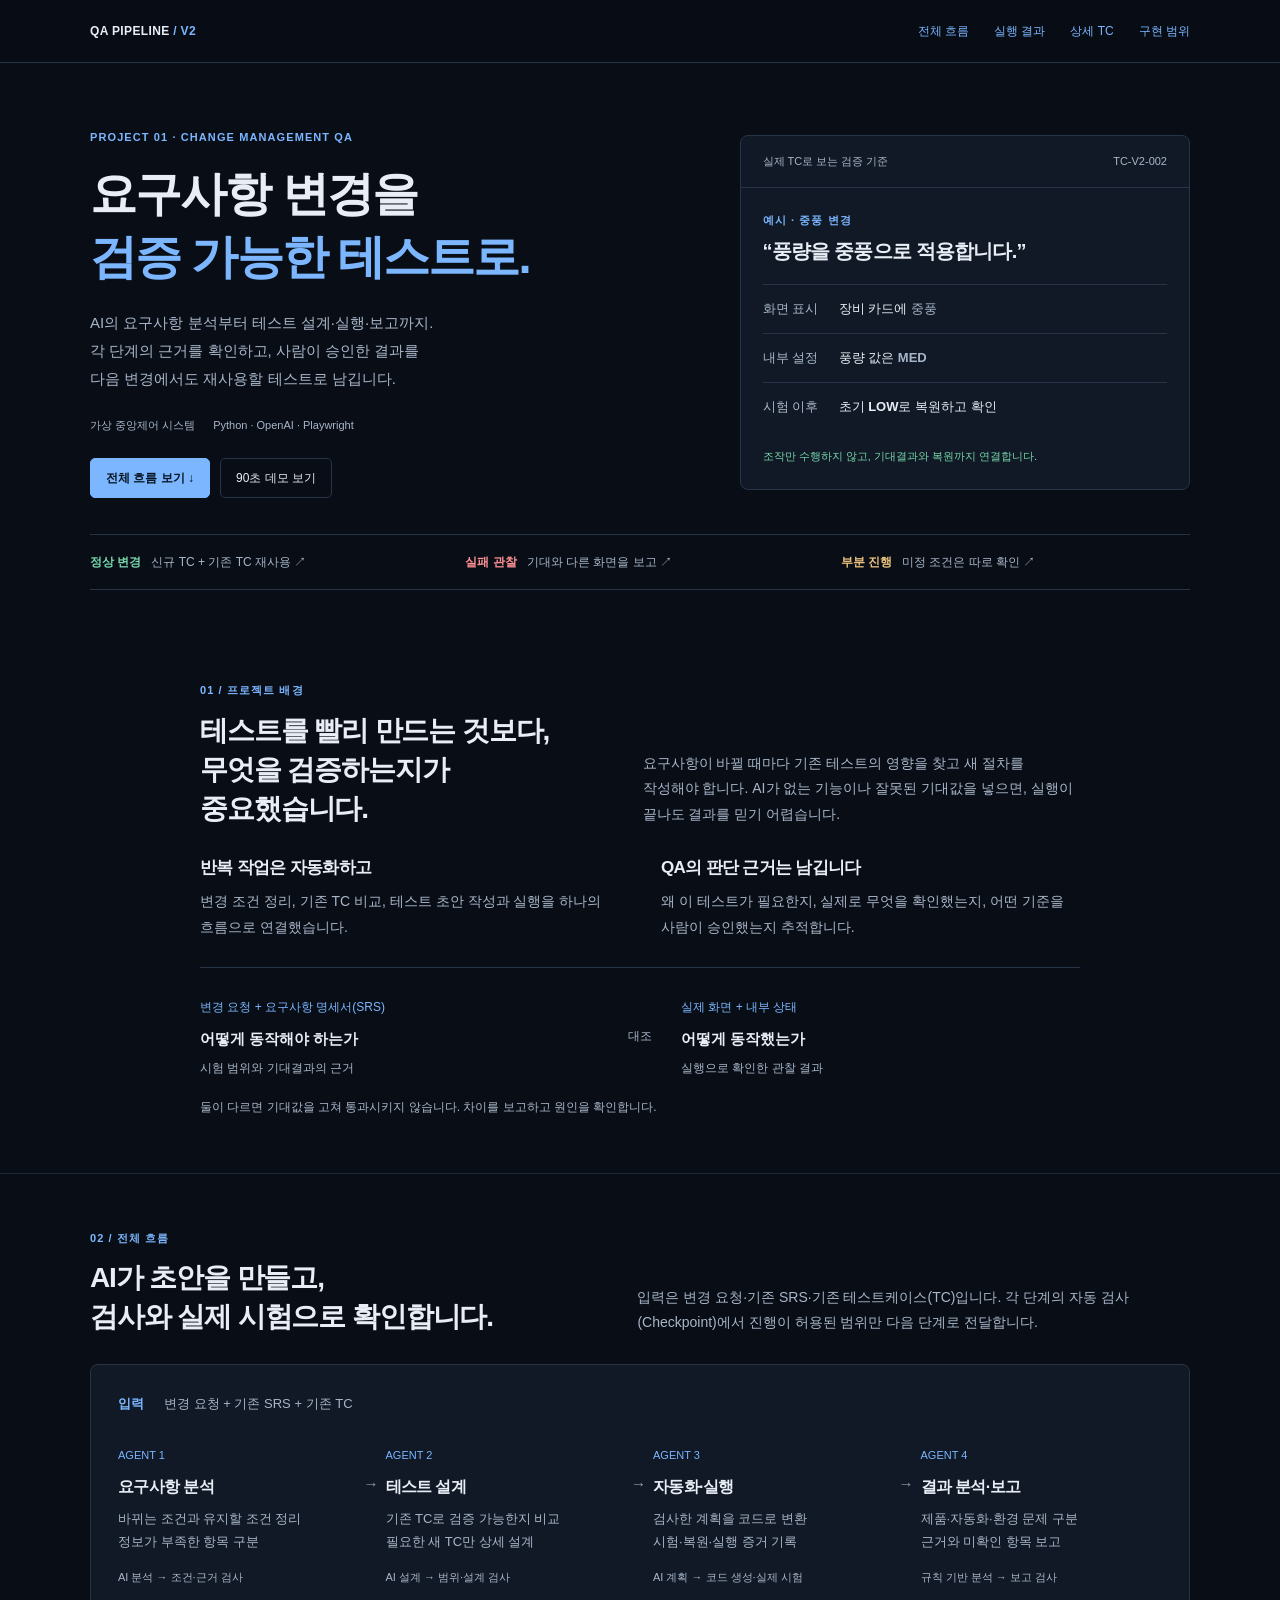
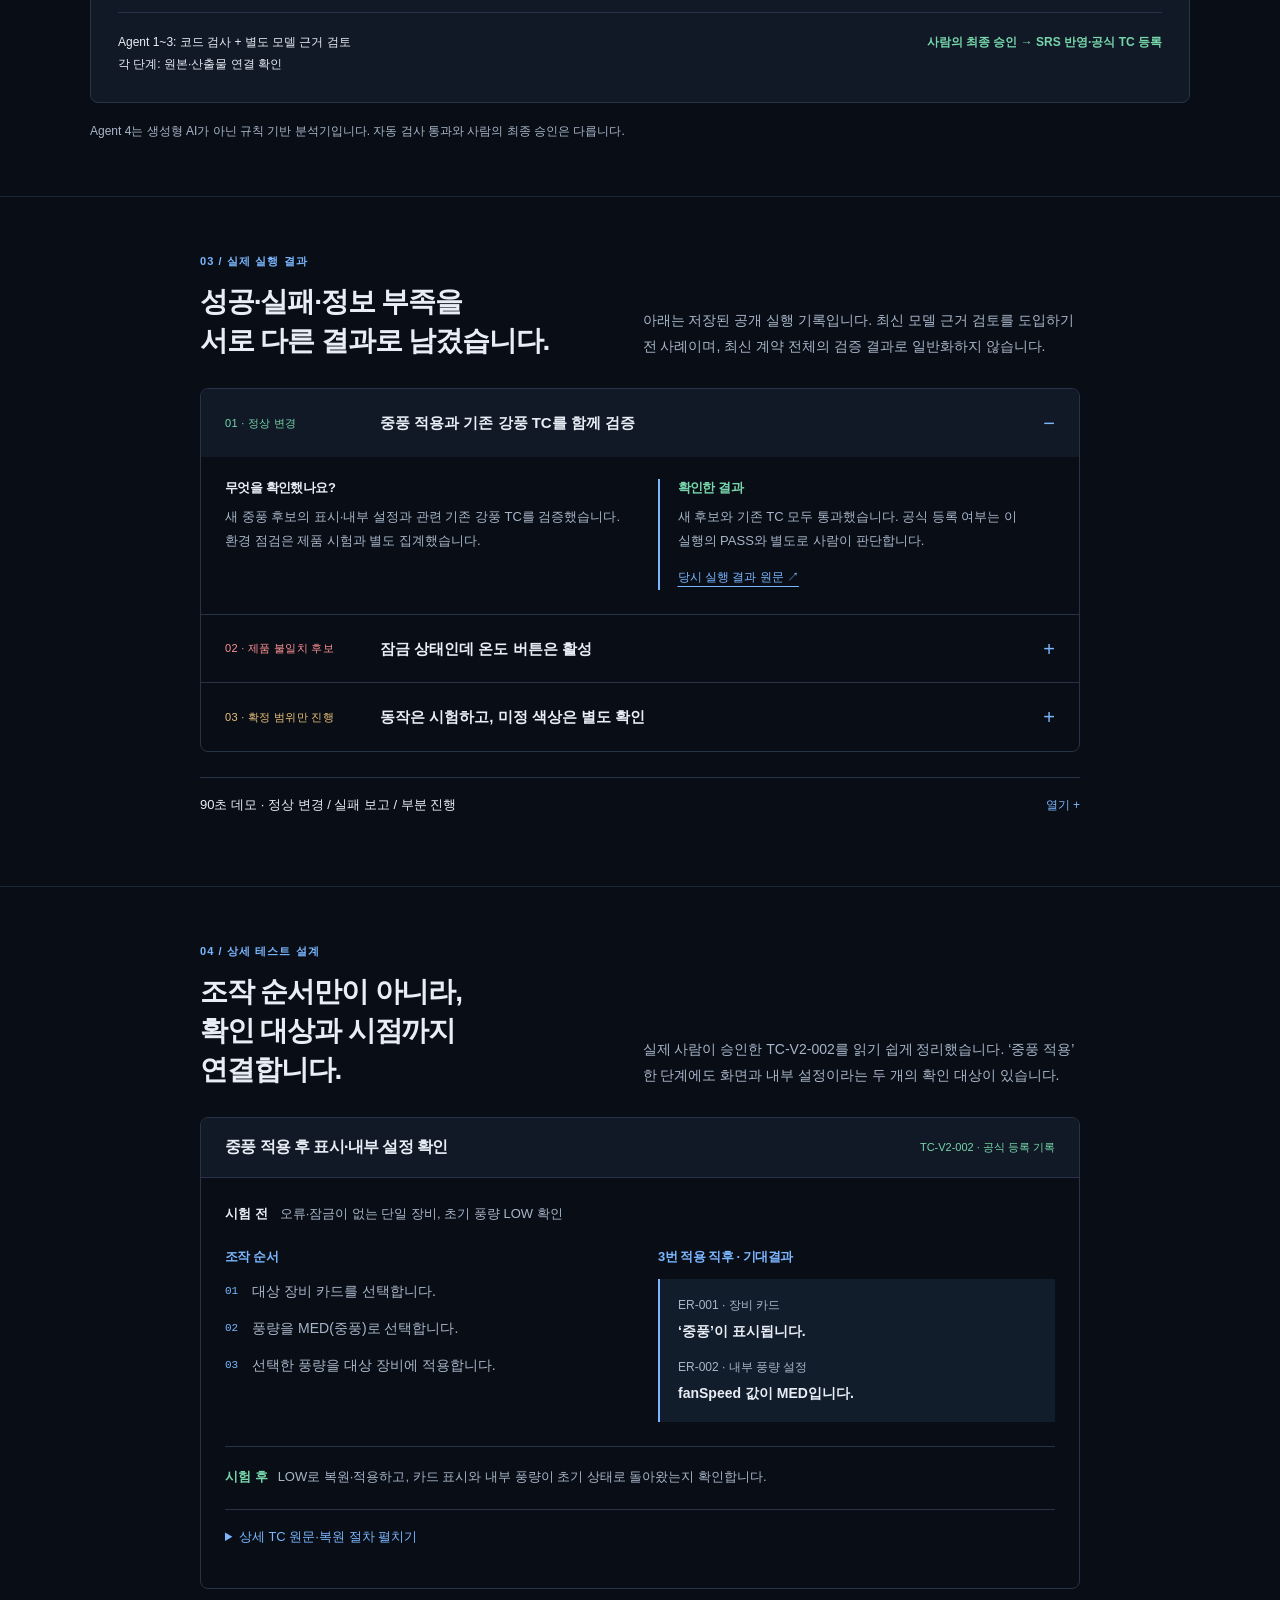
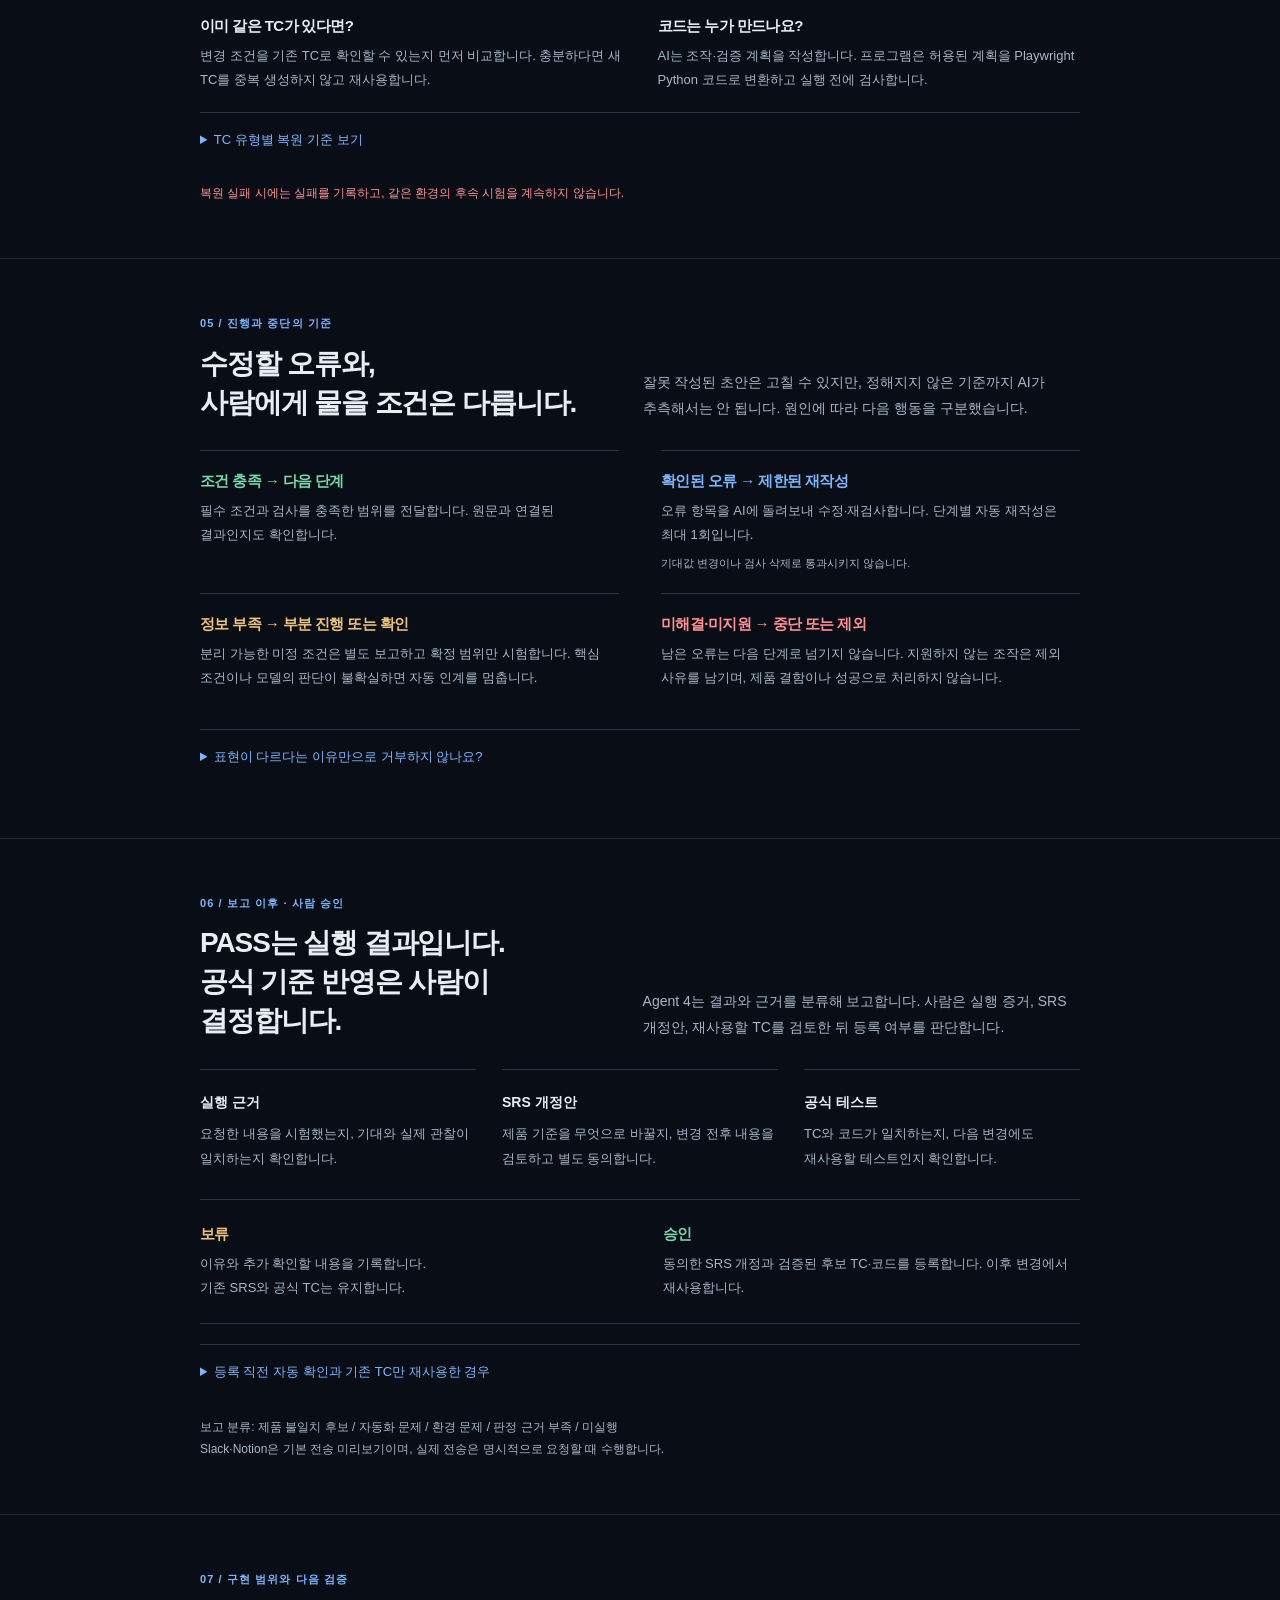
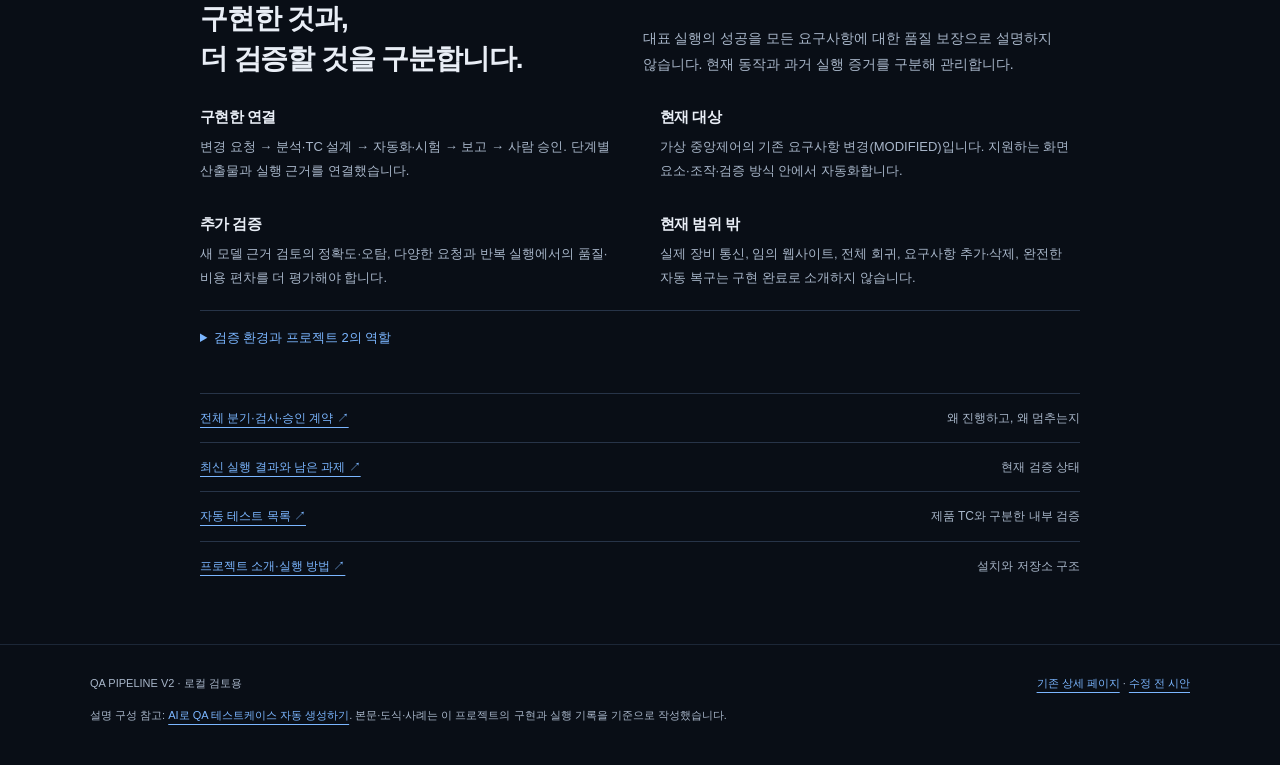
==== project-story.html @ 17e565e3 "외부 검토 반례 보완과 인계·검토서 정합성 및 포폴 시안 정리" ====
<!doctype html>
<html lang="ko">
<head>
<meta charset="utf-8">
<meta name="viewport" content="width=device-width, initial-scale=1">
<meta name="description" content="변경 요청을 분석하고 기존 TC 재사용·새 TC 설계·실제 시험·사람 승인까지 연결한 가상 중앙제어 QA 파이프라인.">
<meta name="color-scheme" content="dark">
<title>요구사항 변경을 검증 가능한 테스트로 · QA Pipeline V2</title>
<style>
:root{--bg:#090e16;--surface:#101925;--line:#273448;--text:#e9eef6;--muted:#a8b6c9;--blue:#7bb6ff;--green:#78d6ac;--red:#ff9195;--amber:#ebc17c;--radius:8px}
*{box-sizing:border-box}html{scroll-behavior:smooth;scroll-padding-top:86px}
body{margin:0;background:var(--bg);color:var(--text);font:15px/1.85 Pretendard,"Noto Sans KR","Malgun Gothic",sans-serif;word-break:keep-all}
h1,h2,h3,p,figure{margin:0}h1,h2,h3{letter-spacing:-.04em;line-height:1.4}h1{font-size:clamp(32px,3.7vw,48px);line-height:1.33}h2{font-size:clamp(23px,2.7vw,28px)}h3{font-size:17px}p{color:var(--muted)}a{color:var(--blue);text-underline-offset:5px}strong{color:var(--text)}button{font:inherit}small{font-size:12px}
a:focus-visible,summary:focus-visible,button:focus-visible{outline:2px solid var(--blue);outline-offset:5px}::selection{background:#254974;color:#fff}
.wide{width:min(1100px,calc(100% - 48px));margin:auto}.reading{width:min(880px,calc(100% - 48px));margin:auto}
.skip{position:fixed;top:-100px;z-index:50;background:var(--surface);padding:12px}.skip:focus{top:0}
header{position:sticky;top:0;z-index:20;background:#090e16f5;border-bottom:1px solid var(--line)}
nav{height:62px;display:flex;align-items:center;justify-content:space-between;gap:20px}nav a{text-decoration:none;font-size:12px}.brand{color:var(--text);font-weight:750;letter-spacing:.03em}.navlinks{display:flex;gap:25px}
.blue{color:var(--blue)}.green{color:var(--green)}.red{color:var(--red)}.amber{color:var(--amber)}
.eyebrow{display:block;font-size:11px;letter-spacing:.1em;font-weight:700;color:var(--blue)}
.hero{padding:64px 0 36px}.hero-grid{display:grid;grid-template-columns:1.3fr 1fr;align-items:center;gap:64px}
.hero h1{margin:16px 0 20px}.hero h1 span{color:var(--blue)}.intro{max-width:580px;font-size:15px}
.meta{display:flex;flex-wrap:wrap;gap:6px 18px;font-size:11px;color:var(--muted);margin-top:22px}.actions{display:flex;flex-wrap:wrap;gap:10px;margin-top:23px}
.button{display:inline-flex;align-items:center;justify-content:center;padding:8px 15px;border:1px solid var(--line);border-radius:5px;color:var(--text);text-decoration:none;font-size:12px;min-height:40px}
.button.primary{background:var(--blue);color:#071523;border-color:var(--blue);font-weight:700}
.request-card{border:1px solid var(--line);border-radius:var(--radius);overflow:hidden;background:var(--surface)}
.request-top{display:flex;justify-content:space-between;padding:15px 22px;border-bottom:1px solid var(--line);font-size:11px;color:var(--muted)}
.request-body{padding:22px}.request-body h3{margin:7px 0 19px;font-size:20px}.proof-line{display:grid;grid-template-columns:64px 1fr;gap:12px;padding:12px 0;border-top:1px solid var(--line);font-size:13px}.proof-line span{color:var(--muted)}.proof-line b{font-weight:550}.request-bottom{font-size:11px;color:var(--green);margin-top:15px}
.proof-strip{display:grid;grid-template-columns:repeat(3,1fr);margin-top:36px;border-top:1px solid var(--line);border-bottom:1px solid var(--line);gap:26px;padding:16px 0}
.proof-strip a{text-decoration:none;display:flex;gap:10px;align-items:baseline;font-size:12px;color:var(--muted)}.proof-strip b{font-size:12px;white-space:nowrap}.proof-strip a:hover span{text-decoration:underline}
.chapter{padding:54px 0;border-bottom:1px solid #1c2737}.heading{display:grid;grid-template-columns:1fr 1.1fr;gap:45px;align-items:end;margin-bottom:28px}.heading .eyebrow{margin-bottom:10px}.heading p{font-size:14px}
.note{font-size:12px;color:var(--muted);margin-top:17px}.section-lead{max-width:750px}.section-lead h2{margin:10px 0 17px}
.purpose{display:grid;grid-template-columns:1fr 1fr;gap:42px}.purpose h3{margin-bottom:9px}.purpose p{font-size:14px}
.compare{margin-top:26px;display:grid;grid-template-columns:1fr 82px 1fr;align-items:center;border-top:1px solid var(--line);padding-top:24px}
.compare small{color:var(--blue)}.compare b{display:block;font-size:15px;margin-top:5px}.compare p{font-size:12px;margin-top:5px}.compare .versus{text-align:center;color:var(--muted);font-size:12px}
.map{padding:27px;background:var(--surface);border:1px solid var(--line);border-radius:var(--radius)}.map-input{font-size:13px;color:var(--muted);margin-bottom:24px}.map-input b{color:var(--blue);margin-right:20px}
.flow{list-style:none;padding:0;margin:0;display:grid;grid-template-columns:repeat(4,1fr);gap:26px}.flow li{position:relative}.flow li:not(:last-child):after{content:'→';position:absolute;right:-19px;top:30px;color:#8c9eb7}.flow small{color:var(--blue);font-size:11px}.flow h3{font-size:16px;margin:8px 0}.flow p{font-size:13px;line-height:1.8}.flow .role{display:block;font-size:11px;color:var(--muted);margin-top:14px}.map-output{display:flex;justify-content:space-between;gap:25px;font-size:12px;border-top:1px solid var(--line);padding-top:18px;margin-top:24px}.map-output strong{color:var(--green)}
details{border-top:1px solid var(--line);margin-top:20px}summary{cursor:pointer;color:var(--blue);font-size:13px;padding:15px 0;min-height:44px}.detail{padding:0 0 20px;font-size:13px;color:var(--muted)}.detail p+p{margin-top:10px}.detail ul,.detail ol{padding-left:20px;margin:9px 0}.detail li+li{margin-top:5px}.detail li::marker{color:var(--blue)}
.run-list{border:1px solid var(--line);border-radius:var(--radius);overflow:hidden}.run-list details{margin:0;border-top:1px solid var(--line)}.run-list details:first-child{border-top:0}
.run-list summary{display:grid;grid-template-columns:140px 1fr auto;align-items:center;gap:15px;padding:20px 24px;color:var(--text);list-style:none}
.run-list summary::-webkit-details-marker{display:none}.run-list summary:after{content:'+';color:var(--blue);font-size:20px;line-height:1}.run-list details[open] summary:after{content:'−'}
.run-list summary .status{font-size:11px;letter-spacing:.03em}.run-list summary b{font-size:15px}.run-list details[open] summary{background:var(--surface)}
.run-content{padding:22px 24px 24px;display:grid;grid-template-columns:1fr 1fr;gap:35px}.run-content h3{font-size:13px;margin-bottom:8px}.run-content p{font-size:13px}.run-content .outcome{border-left:2px solid var(--blue);padding-left:18px}.run-content a{font-size:12px;display:inline-block;margin-top:13px}
.video-wrap{margin-top:25px}.video-wrap summary{display:flex;justify-content:space-between;gap:20px;align-items:center;color:var(--text)}.video-wrap summary:after{content:'열기 +';font-size:12px;color:var(--blue);white-space:nowrap}.video-wrap details[open] summary:after{content:'닫기 −'}
video{width:100%;display:block;max-height:560px;background:#04070b;border:1px solid var(--line);border-radius:6px}
.tc{border:1px solid var(--line);border-radius:var(--radius);overflow:hidden}.tc-header{display:flex;justify-content:space-between;gap:20px;align-items:center;background:var(--surface);padding:18px 24px;border-bottom:1px solid var(--line)}
.tc-header h3{font-size:16px}.tag{color:var(--green);font-size:11px;white-space:nowrap}.tc-body{padding:24px}.precondition{font-size:13px;color:var(--muted);margin-bottom:22px}.precondition b{color:var(--text);margin-right:12px}
.tc-grid{display:grid;grid-template-columns:1fr 1fr;gap:36px}.tc-grid h3{font-size:13px;color:var(--blue);margin-bottom:13px}
.steps{list-style:none;padding:0;margin:0;counter-reset:step}.steps li{counter-increment:step;display:flex;gap:14px;font-size:14px;color:var(--muted);margin-top:11px}.steps li:before{content:'0' counter(step);font:11px/25px Consolas,monospace;color:var(--blue)}.expectation{padding:15px 18px;border-left:2px solid var(--blue);background:#121d2c}.expectation p{font-size:14px}.expectation p+p{margin-top:11px}.expectation small{display:block;color:var(--muted);margin-bottom:3px}
.restore-inline{font-size:13px;color:var(--muted);border-top:1px solid var(--line);padding-top:18px;margin-top:24px}.restore-inline b{color:var(--green);margin-right:10px}
.subpoints{display:grid;grid-template-columns:1fr 1fr;gap:35px;margin-top:26px}.subpoints h3{font-size:15px;margin-bottom:8px}.subpoints p{font-size:13px}
.restore-grid{display:grid;grid-template-columns:1fr 1fr;gap:20px 30px}.restore-grid b{color:var(--text);font-size:13px}.restore-grid p{font-size:13px;margin-top:4px}.stop-note{font-size:12px;color:var(--red);margin-top:15px}
.decisions{display:grid;grid-template-columns:1fr 1fr;gap:0 42px}.decision{padding:19px 0;border-top:1px solid var(--line)}.decision h3{font-size:15px;margin-bottom:8px}.decision p{font-size:13px}.decision small{display:block;color:var(--muted);font-size:11px;margin-top:6px}
.review-checks{padding:0;margin:0;list-style:none;display:grid;grid-template-columns:repeat(3,1fr);gap:26px}.review-checks li{border-top:1px solid var(--line);padding-top:18px}.review-checks b{font-size:14px}.review-checks p{font-size:13px;margin-top:7px}
.approval{display:grid;grid-template-columns:1fr 1fr;gap:45px;margin-top:28px;padding:23px 0;border-top:1px solid var(--line);border-bottom:1px solid var(--line)}.approval h3{font-size:15px}.approval p{font-size:13px;margin-top:8px}
.limits{display:grid;grid-template-columns:1fr 1fr;gap:30px 40px}.limits h3{font-size:15px;margin-bottom:8px}.limits p{font-size:13px}
.links{list-style:none;padding:0;margin:28px 0 0}.links li{display:flex;justify-content:space-between;gap:20px;padding:13px 0;border-top:1px solid var(--line);font-size:12px}.links span{color:var(--muted)}
footer{padding:28px 0 40px;font-size:11px;color:var(--muted)}footer .footer-row{display:flex;justify-content:space-between;gap:20px}footer p{margin-top:12px;font-size:11px}
@media(max-width:850px){.hero-grid{gap:30px;grid-template-columns:1.15fr 1fr}.heading{gap:25px}.request-body{padding:20px}.proof-strip{gap:15px}.proof-strip a{display:block}.proof-strip span{display:block}.flow{gap:22px}.flow h3{font-size:15px}}
@media(max-width:650px){
.wide,.reading{width:calc(100% - 36px)}nav{height:56px}.navlinks{gap:17px}.navlinks a{font-size:11px}.brand{font-size:11px}.navlinks .scope-link{display:none}
.hero{padding:34px 0 25px}.hero-grid{grid-template-columns:1fr;gap:30px}.hero h1{margin:12px 0 16px}.intro{font-size:14px}.request-card{max-width:100%}.request-top{padding:12px 18px}.request-body{padding:18px}.request-body h3{font-size:18px;margin-bottom:14px}.proof-line{padding:9px 0}
.proof-strip{margin-top:25px;padding:14px 0;gap:12px}.proof-strip b{font-size:11px}.proof-strip span{font-size:11px;line-height:1.7;margin-top:4px}
.chapter{padding:38px 0}.heading{grid-template-columns:1fr;gap:15px;margin-bottom:22px}.heading p{font-size:14px}.purpose{grid-template-columns:1fr;gap:20px}.compare{grid-template-columns:1fr 40px 1fr;gap:6px}.compare b{font-size:13px}
.map{padding:20px}.map-input b{display:block;margin-bottom:5px}.flow{grid-template-columns:1fr;gap:22px}.flow li{padding-left:19px;border-left:1px solid #3b5678}.flow li:not(:last-child):after{content:'↓';top:auto;bottom:-21px;right:auto;left:-5px;font-size:13px;background:var(--surface)}.flow h3{display:inline;margin-left:13px}.flow p{margin-top:7px}.flow .role{margin-top:5px}.map-output{display:block}.map-output strong{display:block;margin-top:10px}
.run-list summary{grid-template-columns:1fr auto;padding:17px 18px;gap:5px 15px}.run-list summary .status{grid-column:1}.run-list summary b{grid-column:1;font-size:14px}.run-list summary:after{grid-column:2;grid-row:1/3}.run-content{grid-template-columns:1fr;gap:18px;padding:18px}
.tc-header{padding:16px 18px;display:block}.tc-header h3{font-size:15px}.tag{display:block;margin-top:5px}.tc-body{padding:18px}.precondition b{display:block}.tc-grid,.subpoints,.restore-grid,.decisions,.approval,.limits{grid-template-columns:1fr;gap:23px}.tc-grid{gap:25px}.subpoints{margin-top:23px}.decisions{gap:0}
.review-checks{grid-template-columns:1fr;gap:18px}.approval{gap:23px}.links li{display:block}.links span{display:block;margin-top:4px}.video-wrap summary{font-size:12px}footer .footer-row{display:block}footer .footer-row a{display:inline-block;margin-top:9px}}
@media(prefers-reduced-motion:reduce){html{scroll-behavior:auto}}
</style>
</head>
<body>
<a class="skip" href="#main">본문으로 이동</a>
<header><nav class="wide" aria-label="주요 메뉴">
<a class="brand" href="#">QA PIPELINE <span class="blue">/ V2</span></a>
<div class="navlinks"><a href="#process">전체 흐름</a><a href="#evidence">실행 결과</a><a href="#testcase">상세 TC</a><a class="scope-link" href="#scope">구현 범위</a></div>
</nav></header>
<main id="main">
<div class="hero wide">
<div class="hero-grid">
<div><span class="eyebrow">PROJECT 01 · CHANGE MANAGEMENT QA</span>
<h1>요구사항 변경을<br><span>검증 가능한 테스트로.</span></h1>
<p class="intro">AI의 요구사항 분석부터 테스트 설계·실행·보고까지.<br>각 단계의 근거를 확인하고, 사람이 승인한 결과를<br>다음 변경에서도 재사용할 테스트로 남깁니다.</p>
<div class="meta"><span>가상 중앙제어 시스템</span><span>Python · OpenAI · Playwright</span></div>
<div class="actions"><a class="button primary" href="#process">전체 흐름 보기 ↓</a><a class="button" href="#demo-video">90초 데모 보기</a></div>
</div>
<aside class="request-card" aria-label="공식 등록된 중풍 테스트의 핵심 확인 내용">
<div class="request-top"><span>실제 TC로 보는 검증 기준</span><span>TC-V2-002</span></div>
<div class="request-body"><span class="eyebrow">예시 · 중풍 변경</span><h3>“풍량을 중풍으로 적용합니다.”</h3>
<div class="proof-line"><span>화면 표시</span><b>장비 카드에 <span class="blue">중풍</span></b></div>
<div class="proof-line"><span>내부 설정</span><b>풍량 값은 <span class="blue">MED</span></b></div>
<div class="proof-line"><span>시험 이후</span><b>초기 LOW로 복원하고 확인</b></div>
<p class="request-bottom">조작만 수행하지 않고, 기대결과와 복원까지 연결합니다.</p></div>
</aside></div>
<div class="proof-strip" aria-label="저장된 실행 사례 바로가기">
<a href="#run-success"><b class="green">정상 변경</b><span>신규 TC + 기존 TC 재사용 ↗</span></a>
<a href="#run-mismatch"><b class="red">실패 관찰</b><span>기대와 다른 화면을 보고 ↗</span></a>
<a href="#run-partial"><b class="amber">부분 진행</b><span>미정 조건은 따로 확인 ↗</span></a>
</div>
</div>

<section class="chapter" id="problem"><div class="reading">
<div class="heading"><div><span class="eyebrow">01 / 프로젝트 배경</span><h2>테스트를 빨리 만드는 것보다,<br>무엇을 검증하는지가 중요했습니다.</h2></div><p>요구사항이 바뀔 때마다 기존 테스트의 영향을 찾고 새 절차를 작성해야 합니다. AI가 없는 기능이나 잘못된 기대값을 넣으면, 실행이 끝나도 결과를 믿기 어렵습니다.</p></div>
<div class="purpose"><div><h3>반복 작업은 자동화하고</h3><p>변경 조건 정리, 기존 TC 비교, 테스트 초안 작성과 실행을 하나의 흐름으로 연결했습니다.</p></div><div><h3>QA의 판단 근거는 남깁니다</h3><p>왜 이 테스트가 필요한지, 실제로 무엇을 확인했는지, 어떤 기준을 사람이 승인했는지 추적합니다.</p></div></div>
<div class="compare" aria-label="기대결과와 실제 관찰을 구분하는 원칙">
<div><small>변경 요청 + 요구사항 명세서(SRS)</small><b>어떻게 동작해야 하는가</b><p>시험 범위와 기대결과의 근거</p></div>
<span class="versus">대조</span>
<div><small>실제 화면 + 내부 상태</small><b>어떻게 동작했는가</b><p>실행으로 확인한 관찰 결과</p></div>
</div><p class="note">둘이 다르면 기대값을 고쳐 통과시키지 않습니다. 차이를 보고하고 원인을 확인합니다.</p>
</div></section>

<section class="chapter" id="process"><div class="wide">
<div class="heading"><div><span class="eyebrow">02 / 전체 흐름</span><h2>AI가 초안을 만들고,<br>검사와 실제 시험으로 확인합니다.</h2></div><p>입력은 변경 요청·기존 SRS·기존 테스트케이스(TC)입니다. 각 단계의 자동 검사(Checkpoint)에서 진행이 허용된 범위만 다음 단계로 전달합니다.</p></div>
<figure class="map">
<div class="map-input"><b>입력</b>변경 요청 + 기존 SRS + 기존 TC</div>
<ol class="flow">
<li><small>AGENT 1</small><h3>요구사항 분석</h3><p>바뀌는 조건과 유지할 조건 정리<br>정보가 부족한 항목 구분</p><span class="role">AI 분석 → 조건·근거 검사</span></li>
<li><small>AGENT 2</small><h3>테스트 설계</h3><p>기존 TC로 검증 가능한지 비교<br>필요한 새 TC만 상세 설계</p><span class="role">AI 설계 → 범위·설계 검사</span></li>
<li><small>AGENT 3</small><h3>자동화·실행</h3><p>검사한 계획을 코드로 변환<br>시험·복원·실행 증거 기록</p><span class="role">AI 계획 → 코드 생성·실제 시험</span></li>
<li><small>AGENT 4</small><h3>결과 분석·보고</h3><p>제품·자동화·환경 문제 구분<br>근거와 미확인 항목 보고</p><span class="role">규칙 기반 분석 → 보고 검사</span></li>
</ol>
<figcaption class="map-output"><span>Agent 1~3: 코드 검사 + 별도 모델 근거 검토<br>각 단계: 원본·산출물 연결 확인</span><strong>사람의 최종 승인 → SRS 반영·공식 TC 등록</strong></figcaption>
</figure>
<p class="note">Agent 4는 생성형 AI가 아닌 규칙 기반 분석기입니다. 자동 검사 통과와 사람의 최종 승인은 다릅니다.</p>
</div></section>

<section class="chapter" id="evidence"><div class="reading">
<div class="heading"><div><span class="eyebrow">03 / 실제 실행 결과</span><h2>성공·실패·정보 부족을<br>서로 다른 결과로 남겼습니다.</h2></div><p>아래는 저장된 공개 실행 기록입니다. 최신 모델 근거 검토를 도입하기 전 사례이며, 최신 계약 전체의 검증 결과로 일반화하지 않습니다.</p></div>
<div class="run-list">
<details id="run-success" open><summary><span class="status green">01 · 정상 변경</span><b>중풍 적용과 기존 강풍 TC를 함께 검증</b></summary>
<div class="run-content"><div><h3>무엇을 확인했나요?</h3><p>새 중풍 후보의 표시·내부 설정과 관련 기존 강풍 TC를 검증했습니다. 환경 점검은 제품 시험과 별도 집계했습니다.</p></div><div class="outcome"><h3 class="green">확인한 결과</h3><p>새 후보와 기존 TC 모두 통과했습니다. 공식 등록 여부는 이 실행의 PASS와 별도로 사람이 판단합니다.</p><a href="examples/results/agent1-agent2-agent3-agent4-medium-fan/public_result.json">당시 실행 결과 원문 ↗</a></div></div></details>
<details id="run-mismatch"><summary><span class="status red">02 · 제품 불일치 후보</span><b>잠금 상태인데 온도 버튼은 활성</b></summary>
<div class="run-content"><div><h3>기대와 실제가 어떻게 달랐나요?</h3><p>내부 잠금값은 true였지만, 비활성 상태여야 하는 온도 버튼이 실제로는 활성 상태였습니다.</p></div><div class="outcome"><h3 class="red">통과로 바꾸지 않고 보고</h3><p>기대값을 유지하고 제품 불일치 후보로 분류했습니다. 제품 결함 확정은 근거를 검토한 뒤 결정합니다.</p><a href="examples/results/agent1-agent2-agent3-agent4-lock-disable/public_result.json">실패 관찰·분류 원문 ↗</a></div></div></details>
<details id="run-partial"><summary><span class="status amber">03 · 확정 범위만 진행</span><b>동작은 시험하고, 미정 색상은 별도 확인</b></summary>
<div class="run-content"><div><h3>어디까지 시험했나요?</h3><p>확정된 중풍 동작은 시험했습니다. 함께 요청했지만 목표가 정해지지 않은 알림 색상은 임의로 정하지 않았습니다.</p></div><div class="outcome"><h3 class="amber">시험 통과 ≠ 요청 전체 확인 완료</h3><p>실행한 시험은 통과했지만 미정 조건이 남아 사람 검토로 넘겼습니다. 정보 부족을 실패 TC로 집계하지 않습니다.</p><a href="examples/results/agent1-agent2-agent3-agent4-partial-information/README.md">부분 진행·검토 기록 ↗</a></div></div></details>
</div>
<div class="video-wrap" id="demo-video"><details><summary>90초 데모 · 정상 변경 / 실패 보고 / 부분 진행</summary><div class="detail">
<video controls muted playsinline preload="none" poster="assets/video/qa-pipeline-v2-poster.png" aria-label="QA V2 실제 기록과 승인 장면 90초 편집 영상"><source src="assets/video/qa-pipeline-v2-demo.mp4" type="video/mp4"></video>
<p class="note">저장된 실행 기록과 사용자 승인에 따른 대행 등록 장면의 편집본입니다. 새 AI 실행 전 과정을 연속 촬영한 영상은 아닙니다. 펼친 뒤 재생 버튼을 눌러 확인할 수 있습니다.</p>
</div></details></div>
</div></section>

<section class="chapter" id="testcase"><div class="reading">
<div class="heading"><div><span class="eyebrow">04 / 상세 테스트 설계</span><h2>조작 순서만이 아니라,<br>확인 대상과 시점까지 연결합니다.</h2></div><p>실제 사람이 승인한 TC-V2-002를 읽기 쉽게 정리했습니다. ‘중풍 적용’ 한 단계에도 화면과 내부 설정이라는 두 개의 확인 대상이 있습니다.</p></div>
<article class="tc"><div class="tc-header"><h3>중풍 적용 후 표시·내부 설정 확인</h3><span class="tag">TC-V2-002 · 공식 등록 기록</span></div>
<div class="tc-body"><p class="precondition"><b>시험 전</b>오류·잠금이 없는 단일 장비, 초기 풍량 LOW 확인</p>
<div class="tc-grid"><div><h3>조작 순서</h3><ol class="steps"><li>대상 장비 카드를 선택합니다.</li><li>풍량을 MED(중풍)로 선택합니다.</li><li>선택한 풍량을 대상 장비에 적용합니다.</li></ol></div>
<div><h3>3번 적용 직후 · 기대결과</h3><div class="expectation"><p><small>ER-001 · 장비 카드</small><strong>‘중풍’이 표시됩니다.</strong></p><p><small>ER-002 · 내부 풍량 설정</small><strong>fanSpeed 값이 MED입니다.</strong></p></div></div></div>
<p class="restore-inline"><b>시험 후</b>LOW로 복원·적용하고, 카드 표시와 내부 풍량이 초기 상태로 돌아왔는지 확인합니다.</p>
<details id="tc-original"><summary>상세 TC 원문·복원 절차 펼치기</summary><div class="detail">
<strong>사전조건</strong><ul><li>중앙 관제 패널에서 오류와 잠금이 없는 단일 장비를 대상으로 합니다.</li><li>첫 실행 기본 상태인 LOW 풍량을 확인한 뒤 시험을 시작합니다.</li></ul>
<strong>복원 절차</strong><ol><li>시험 뒤 대상 장비를 LOW 풍량으로 복원하고 적용합니다.</li><li>복원 후 대상 장비 카드가 실행 전 상태와 같은지 확인한다.</li><li>복원 후 대상 장비의 내부 fanSpeed가 초기값 LOW인지 확인한다.</li></ol>
<p>연결 요구사항: REQ-FAN-001 · 원본 후보: TC-CAND-001<br>당시 승인된 기록으로, 최신 생성 지침의 모든 유형을 대표하지는 않습니다.</p>
<a href="approved_assets/test_cases/TC-V2-002.json">승인된 TC 전체 원문 ↗</a>
</div></details></div></article>
<div class="subpoints"><div><h3>이미 같은 TC가 있다면?</h3><p>변경 조건을 기존 TC로 확인할 수 있는지 먼저 비교합니다. 충분하다면 새 TC를 중복 생성하지 않고 재사용합니다.</p></div><div><h3>코드는 누가 만드나요?</h3><p>AI는 조작·검증 계획을 작성합니다. 프로그램은 허용된 계획을 Playwright Python 코드로 변환하고 실행 전에 검사합니다.</p></div></div>
<details id="restore"><summary>TC 유형별 복원 기준 보기</summary><div class="detail restore-grid">
<div><b>값을 변경하는 TC</b><p>시험 전 기준 상태로 복원하고 실제 값을 확인합니다.</p></div><div><b>조회만 하는 TC</b><p>값을 바꾸지 않으므로 복원은 불필요합니다.</p></div>
<div><b>변경을 차단하는 TC</b><p>상태가 그대로인지 확인하고, 실제로 바뀌었다면 복원합니다.</p></div><div><b>실행 증거</b><p>화면 캡처·로그·Trace로 시험과 복원 결과를 남깁니다.</p></div>
</div></details><p class="stop-note">복원 실패 시에는 실패를 기록하고, 같은 환경의 후속 시험을 계속하지 않습니다.</p>
</div></section>

<section class="chapter" id="decisions"><div class="reading">
<div class="heading"><div><span class="eyebrow">05 / 진행과 중단의 기준</span><h2>수정할 오류와,<br>사람에게 물을 조건은 다릅니다.</h2></div><p>잘못 작성된 초안은 고칠 수 있지만, 정해지지 않은 기준까지 AI가 추측해서는 안 됩니다. 원인에 따라 다음 행동을 구분했습니다.</p></div>
<div class="decisions">
<div class="decision"><h3 class="green">조건 충족 → 다음 단계</h3><p>필수 조건과 검사를 충족한 범위를 전달합니다. 원문과 연결된 결과인지도 확인합니다.</p></div>
<div class="decision"><h3 class="blue">확인된 오류 → 제한된 재작성</h3><p>오류 항목을 AI에 돌려보내 수정·재검사합니다. 단계별 자동 재작성은 최대 1회입니다.</p><small>기대값 변경이나 검사 삭제로 통과시키지 않습니다.</small></div>
<div class="decision"><h3 class="amber">정보 부족 → 부분 진행 또는 확인</h3><p>분리 가능한 미정 조건은 별도 보고하고 확정 범위만 시험합니다. 핵심 조건이나 모델의 판단이 불확실하면 자동 인계를 멈춥니다.</p></div>
<div class="decision"><h3 class="red">미해결·미지원 → 중단 또는 제외</h3><p>남은 오류는 다음 단계로 넘기지 않습니다. 지원하지 않는 조작은 제외 사유를 남기며, 제품 결함이나 성공으로 처리하지 않습니다.</p></div>
</div>
<details><summary>표현이 다르다는 이유만으로 거부하지 않나요?</summary><div class="detail"><p>단어나 문장 표현만으로 거부하는 규칙은 줄였습니다. ID·명시 값·범위·출처 연결·실제 실행 조건은 유지했습니다.</p><p>자연어 의미와 검사 계획의 연결은 별도 모델이 검토합니다. 인용 존재·검토 누락·입력 일치는 코드로 확인하지만, 모델 판단의 의미 정확성까지 보장하는 것은 아닙니다.</p><a href="docs/PROJECT_GUIDE.md#logic-map">전체 분기·재작성·중단 기준 ↗</a></div></details>
</div></section>

<section class="chapter" id="approval"><div class="reading">
<div class="heading"><div><span class="eyebrow">06 / 보고 이후 · 사람 승인</span><h2>PASS는 실행 결과입니다.<br>공식 기준 반영은 사람이 결정합니다.</h2></div><p>Agent 4는 결과와 근거를 분류해 보고합니다. 사람은 실행 증거, SRS 개정안, 재사용할 TC를 검토한 뒤 등록 여부를 판단합니다.</p></div>
<ul class="review-checks"><li><b>실행 근거</b><p>요청한 내용을 시험했는지, 기대와 실제 관찰이 일치하는지 확인합니다.</p></li><li><b>SRS 개정안</b><p>제품 기준을 무엇으로 바꿀지, 변경 전후 내용을 검토하고 별도 동의합니다.</p></li><li><b>공식 테스트</b><p>TC와 코드가 일치하는지, 다음 변경에도 재사용할 테스트인지 확인합니다.</p></li></ul>
<div class="approval"><div><h3 class="amber">보류</h3><p>이유와 추가 확인할 내용을 기록합니다.<br>기존 SRS와 공식 TC는 유지합니다.</p></div><div><h3 class="green">승인</h3><p>동의한 SRS 개정과 검증된 후보 TC·코드를 등록합니다. 이후 변경에서 재사용합니다.</p></div></div>
<details><summary>등록 직전 자동 확인과 기존 TC만 재사용한 경우</summary><div class="detail"><p>최종 결과·자동 검사·필수 증거와 TC·코드·현재 제품 화면의 연결을 확인합니다. 화면이 바뀌었다면 승인 전 재시험이 필요합니다.</p><p>기존 TC만으로 검증했다면 새 TC를 중복 등록하지 않고 SRS 개정만 승인할 수 있습니다. 검토서 작성만으로 공식 파일이 바뀌지는 않습니다.</p></div></details>
<p class="note">보고 분류: 제품 불일치 후보 / 자동화 문제 / 환경 문제 / 판정 근거 부족 / 미실행<br>Slack·Notion은 기본 전송 미리보기이며, 실제 전송은 명시적으로 요청할 때 수행합니다.</p>
</div></section>

<section class="chapter" id="scope"><div class="reading">
<div class="heading"><div><span class="eyebrow">07 / 구현 범위와 다음 검증</span><h2>구현한 것과,<br>더 검증할 것을 구분합니다.</h2></div><p>대표 실행의 성공을 모든 요구사항에 대한 품질 보장으로 설명하지 않습니다. 현재 동작과 과거 실행 증거를 구분해 관리합니다.</p></div>
<div class="limits"><div><h3>구현한 연결</h3><p>변경 요청 → 분석·TC 설계 → 자동화·시험 → 보고 → 사람 승인. 단계별 산출물과 실행 근거를 연결했습니다.</p></div><div><h3>현재 대상</h3><p>가상 중앙제어의 기존 요구사항 변경(MODIFIED)입니다. 지원하는 화면 요소·조작·검증 방식 안에서 자동화합니다.</p></div><div><h3>추가 검증</h3><p>새 모델 근거 검토의 정확도·오탐, 다양한 요청과 반복 실행에서의 품질·비용 편차를 더 평가해야 합니다.</p></div><div><h3>현재 범위 밖</h3><p>실제 장비 통신, 임의 웹사이트, 전체 회귀, 요구사항 추가·삭제, 완전한 자동 복구는 구현 완료로 소개하지 않습니다.</p></div></div>
<details><summary>검증 환경과 프로젝트 2의 역할</summary><div class="detail"><p>후보 코드는 원본과 분리된 임시 폴더에서 실행합니다. 이 작업 공간은 OS 권한을 격리하는 보안 샌드박스가 아닙니다.</p><p>프로젝트 2는 같은 흐름을 반복해 Agent별 산출물이 기준을 지키는지 평가하는 별도 작업입니다. 내부 자동 테스트 통과 수는 실제 모델의 정확도가 아닙니다.</p></div></details>
<ul class="links"><li><a href="docs/PROJECT_GUIDE.md#logic-map">전체 분기·검사·승인 계약 ↗</a><span>왜 진행하고, 왜 멈추는지</span></li><li><a href="PROJECT_HANDOFF.md">최신 실행 결과와 남은 과제 ↗</a><span>현재 검증 상태</span></li><li><a href="docs/07_TEST_CATALOG.md">자동 테스트 목록 ↗</a><span>제품 TC와 구분한 내부 검증</span></li><li><a href="README.md">프로젝트 소개·실행 방법 ↗</a><span>설치와 저장소 구조</span></li></ul>
</div></section>
</main>
<footer class="wide"><div class="footer-row"><span>QA PIPELINE V2 · 로컬 검토용</span><div><a href="project.html">기존 상세 페이지</a> · <a href="project-story.backup-20260924.html">수정 전 시안</a></div></div><p>설명 구성 참고: <a href="https://rae-gi.tistory.com/160">AI로 QA 테스트케이스 자동 생성하기</a>. 본문·도식·사례는 이 프로젝트의 구현과 실행 기록을 기준으로 작성했습니다.</p></footer>
<script>
// Anchor links reveal their evidence without starting media or network calls.
function revealLinkedEvidence(hash = location.hash) {
  const target = document.getElementById(hash.slice(1));
  if (!target) return;
  const disclosure = target.matches('details') ? target : target.querySelector('details');
  if (disclosure) disclosure.open = true;
}
window.addEventListener('hashchange', () => revealLinkedEvidence());
document.addEventListener('click', (event) => {
  const link = event.target.closest('a[href^="#"]');
  if (link) revealLinkedEvidence(link.getAttribute('href'));
});
revealLinkedEvidence();
const videoDisclosure = document.querySelector('#demo-video details');
videoDisclosure.addEventListener('toggle', () => {
  if (!videoDisclosure.open) videoDisclosure.querySelector('video').pause();
});
</script>
</body>
</html>
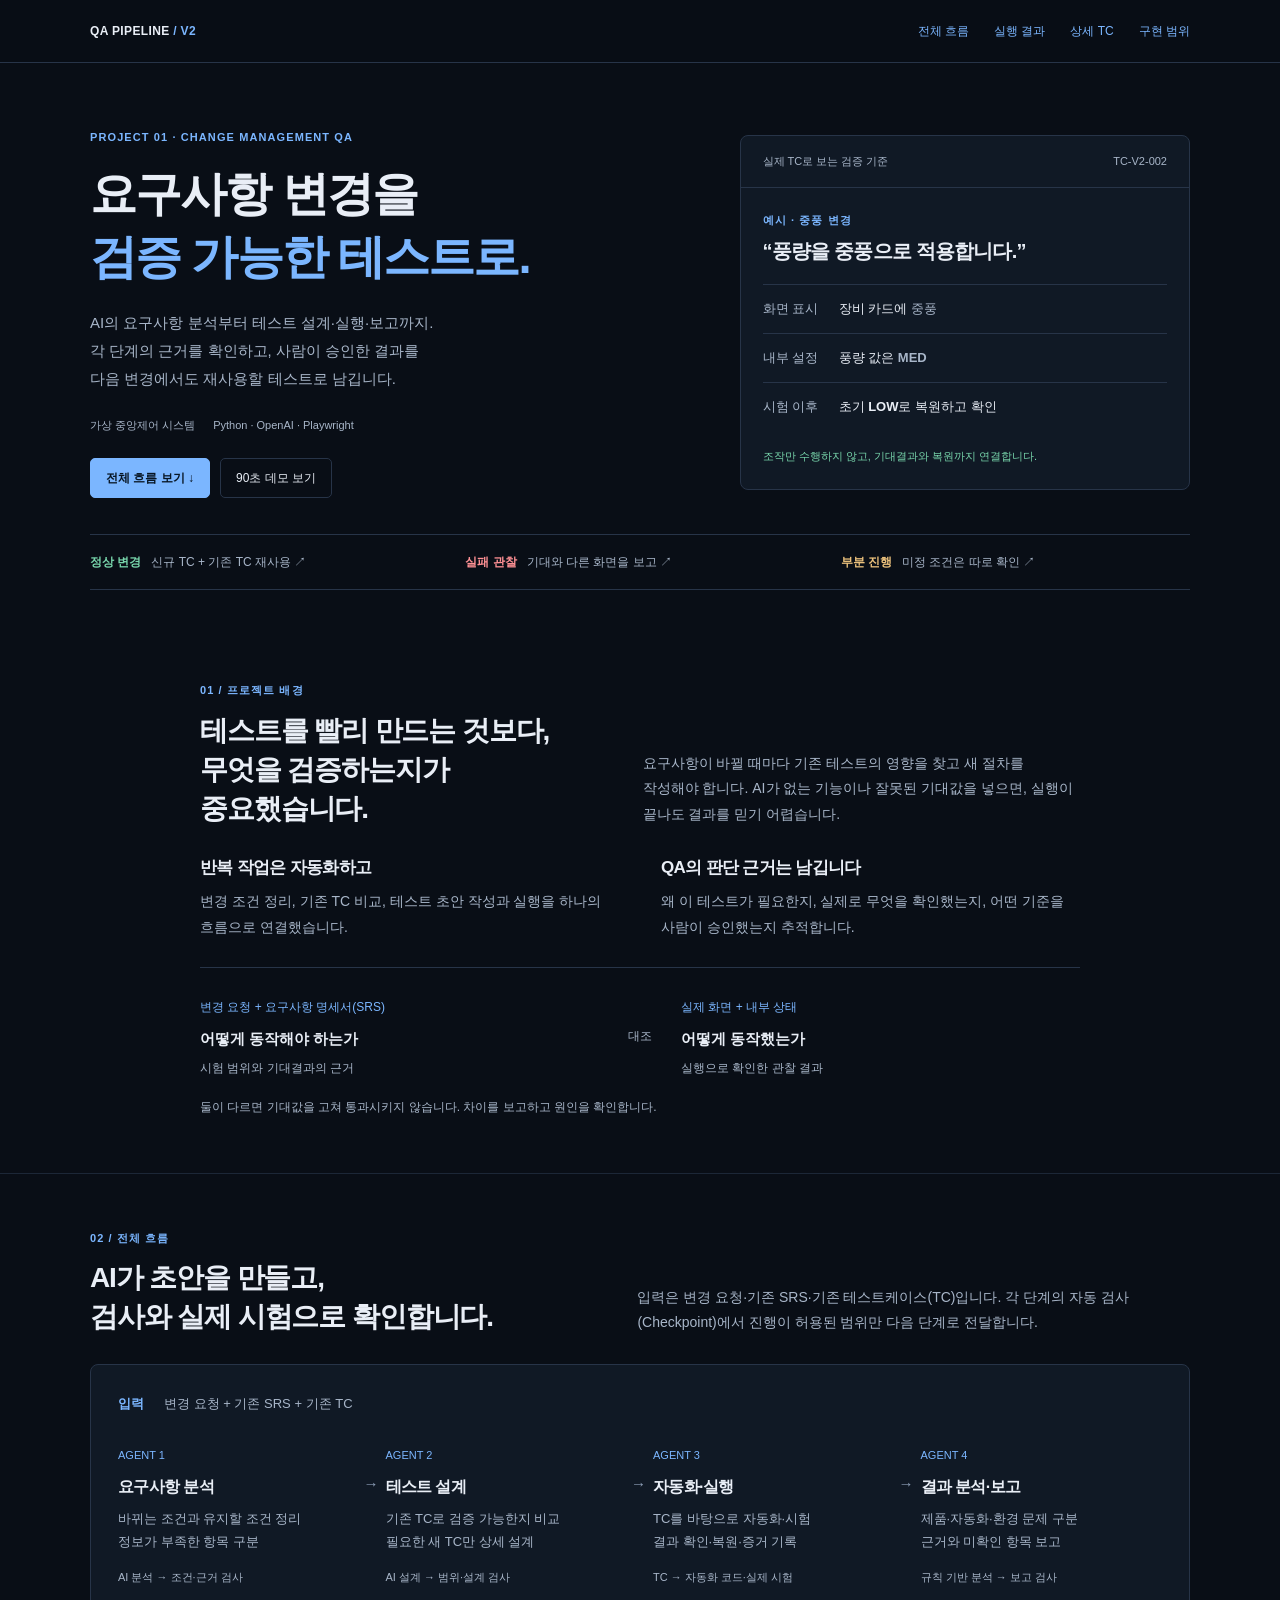
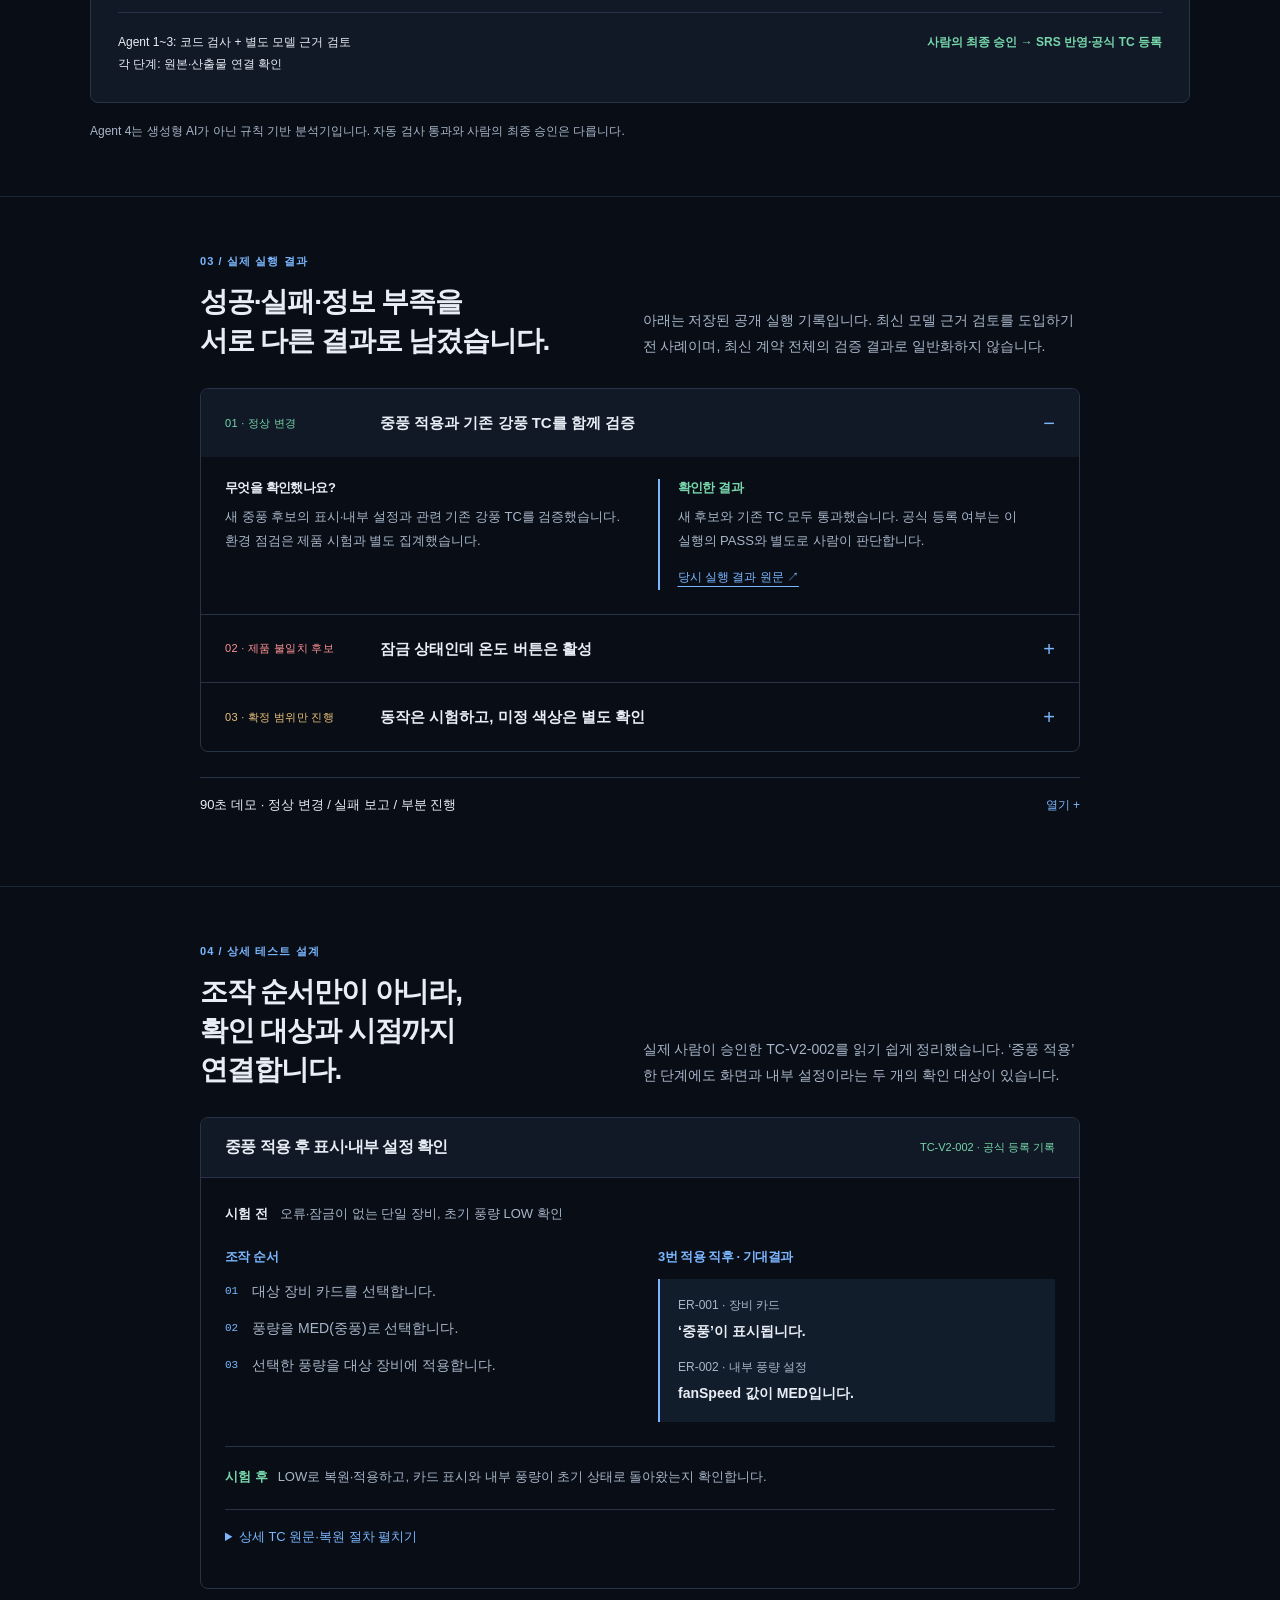
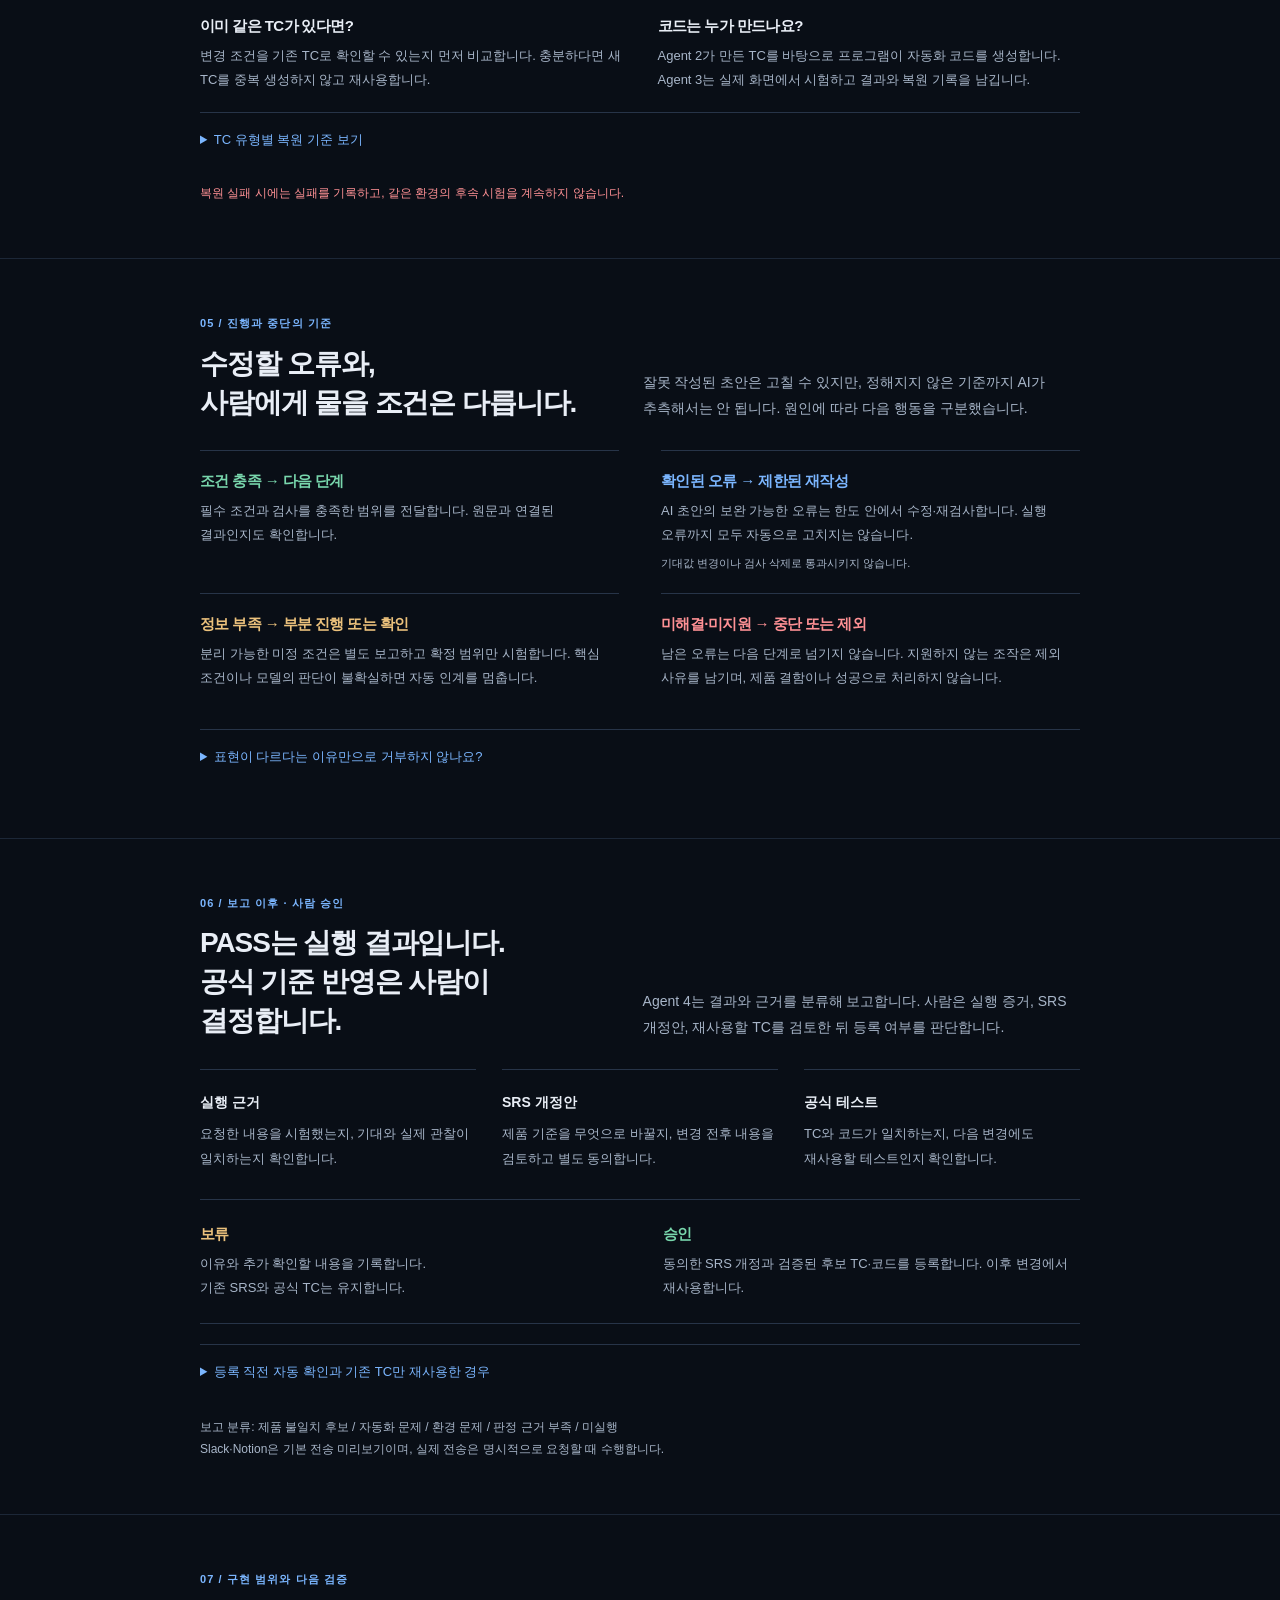
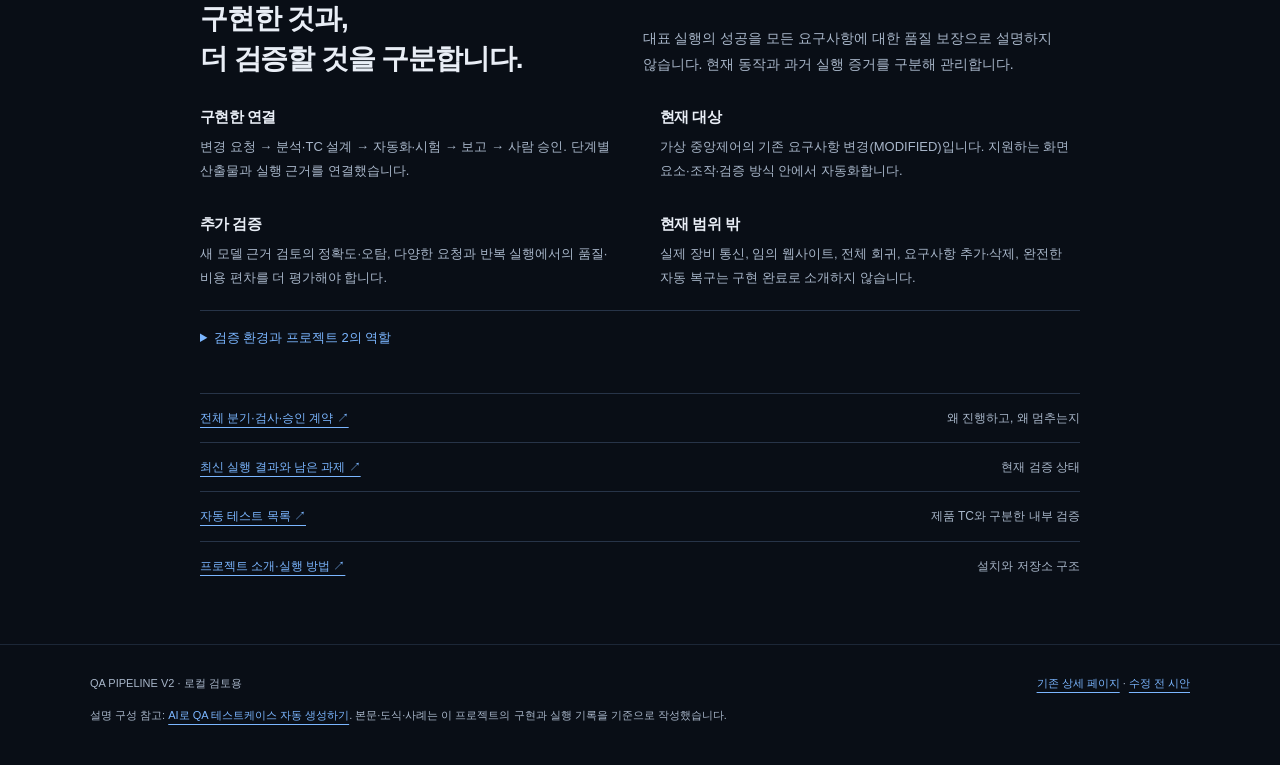
==== commit 5fea1273: "QA 관점 포트폴리오와 육십초 시연 영상 보완" ====
--- a/project-story.html
+++ b/project-story.html
@@ -116,7 +116,7 @@
 <ol class="flow">
 <li><small>AGENT 1</small><h3>요구사항 분석</h3><p>바뀌는 조건과 유지할 조건 정리<br>정보가 부족한 항목 구분</p><span class="role">AI 분석 → 조건·근거 검사</span></li>
 <li><small>AGENT 2</small><h3>테스트 설계</h3><p>기존 TC로 검증 가능한지 비교<br>필요한 새 TC만 상세 설계</p><span class="role">AI 설계 → 범위·설계 검사</span></li>
-<li><small>AGENT 3</small><h3>자동화·실행</h3><p>검사한 계획을 코드로 변환<br>시험·복원·실행 증거 기록</p><span class="role">AI 계획 → 코드 생성·실제 시험</span></li>
+<li><small>AGENT 3</small><h3>자동화·실행</h3><p>TC를 바탕으로 자동화·시험<br>결과 확인·복원·증거 기록</p><span class="role">TC → 자동화 코드·실제 시험</span></li>
 <li><small>AGENT 4</small><h3>결과 분석·보고</h3><p>제품·자동화·환경 문제 구분<br>근거와 미확인 항목 보고</p><span class="role">규칙 기반 분석 → 보고 검사</span></li>
 </ol>
 <figcaption class="map-output"><span>Agent 1~3: 코드 검사 + 별도 모델 근거 검토<br>각 단계: 원본·산출물 연결 확인</span><strong>사람의 최종 승인 → SRS 반영·공식 TC 등록</strong></figcaption>
@@ -153,7 +153,7 @@
 <p>연결 요구사항: REQ-FAN-001 · 원본 후보: TC-CAND-001<br>당시 승인된 기록으로, 최신 생성 지침의 모든 유형을 대표하지는 않습니다.</p>
 <a href="approved_assets/test_cases/TC-V2-002.json">승인된 TC 전체 원문 ↗</a>
 </div></details></div></article>
-<div class="subpoints"><div><h3>이미 같은 TC가 있다면?</h3><p>변경 조건을 기존 TC로 확인할 수 있는지 먼저 비교합니다. 충분하다면 새 TC를 중복 생성하지 않고 재사용합니다.</p></div><div><h3>코드는 누가 만드나요?</h3><p>AI는 조작·검증 계획을 작성합니다. 프로그램은 허용된 계획을 Playwright Python 코드로 변환하고 실행 전에 검사합니다.</p></div></div>
+<div class="subpoints"><div><h3>이미 같은 TC가 있다면?</h3><p>변경 조건을 기존 TC로 확인할 수 있는지 먼저 비교합니다. 충분하다면 새 TC를 중복 생성하지 않고 재사용합니다.</p></div><div><h3>코드는 누가 만드나요?</h3><p>Agent 2가 만든 TC를 바탕으로 프로그램이 자동화 코드를 생성합니다. Agent 3는 실제 화면에서 시험하고 결과와 복원 기록을 남깁니다.</p></div></div>
 <details id="restore"><summary>TC 유형별 복원 기준 보기</summary><div class="detail restore-grid">
 <div><b>값을 변경하는 TC</b><p>시험 전 기준 상태로 복원하고 실제 값을 확인합니다.</p></div><div><b>조회만 하는 TC</b><p>값을 바꾸지 않으므로 복원은 불필요합니다.</p></div>
 <div><b>변경을 차단하는 TC</b><p>상태가 그대로인지 확인하고, 실제로 바뀌었다면 복원합니다.</p></div><div><b>실행 증거</b><p>화면 캡처·로그·Trace로 시험과 복원 결과를 남깁니다.</p></div>
@@ -164,7 +164,7 @@
 <div class="heading"><div><span class="eyebrow">05 / 진행과 중단의 기준</span><h2>수정할 오류와,<br>사람에게 물을 조건은 다릅니다.</h2></div><p>잘못 작성된 초안은 고칠 수 있지만, 정해지지 않은 기준까지 AI가 추측해서는 안 됩니다. 원인에 따라 다음 행동을 구분했습니다.</p></div>
 <div class="decisions">
 <div class="decision"><h3 class="green">조건 충족 → 다음 단계</h3><p>필수 조건과 검사를 충족한 범위를 전달합니다. 원문과 연결된 결과인지도 확인합니다.</p></div>
-<div class="decision"><h3 class="blue">확인된 오류 → 제한된 재작성</h3><p>오류 항목을 AI에 돌려보내 수정·재검사합니다. 단계별 자동 재작성은 최대 1회입니다.</p><small>기대값 변경이나 검사 삭제로 통과시키지 않습니다.</small></div>
+<div class="decision"><h3 class="blue">확인된 오류 → 제한된 재작성</h3><p>AI 초안의 보완 가능한 오류는 한도 안에서 수정·재검사합니다. 실행 오류까지 모두 자동으로 고치지는 않습니다.</p><small>기대값 변경이나 검사 삭제로 통과시키지 않습니다.</small></div>
 <div class="decision"><h3 class="amber">정보 부족 → 부분 진행 또는 확인</h3><p>분리 가능한 미정 조건은 별도 보고하고 확정 범위만 시험합니다. 핵심 조건이나 모델의 판단이 불확실하면 자동 인계를 멈춥니다.</p></div>
 <div class="decision"><h3 class="red">미해결·미지원 → 중단 또는 제외</h3><p>남은 오류는 다음 단계로 넘기지 않습니다. 지원하지 않는 조작은 제외 사유를 남기며, 제품 결함이나 성공으로 처리하지 않습니다.</p></div>
 </div>
